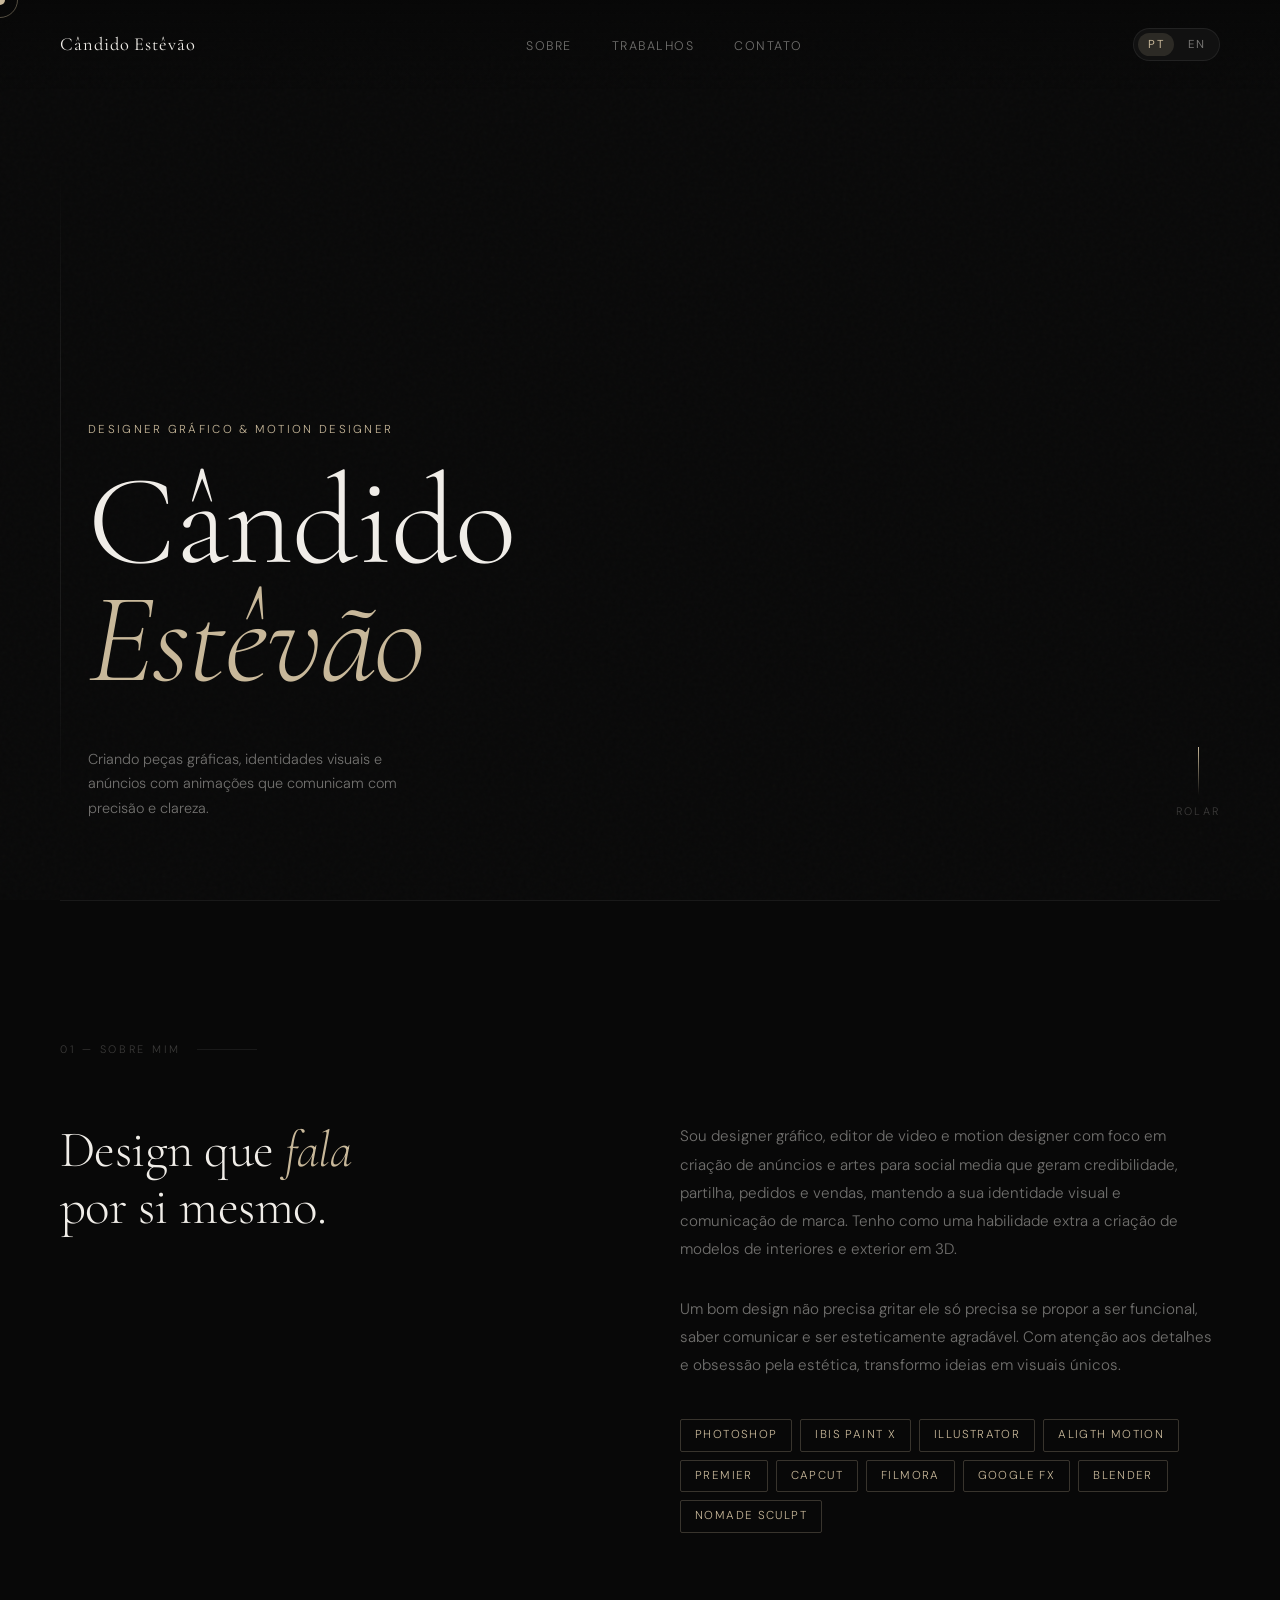
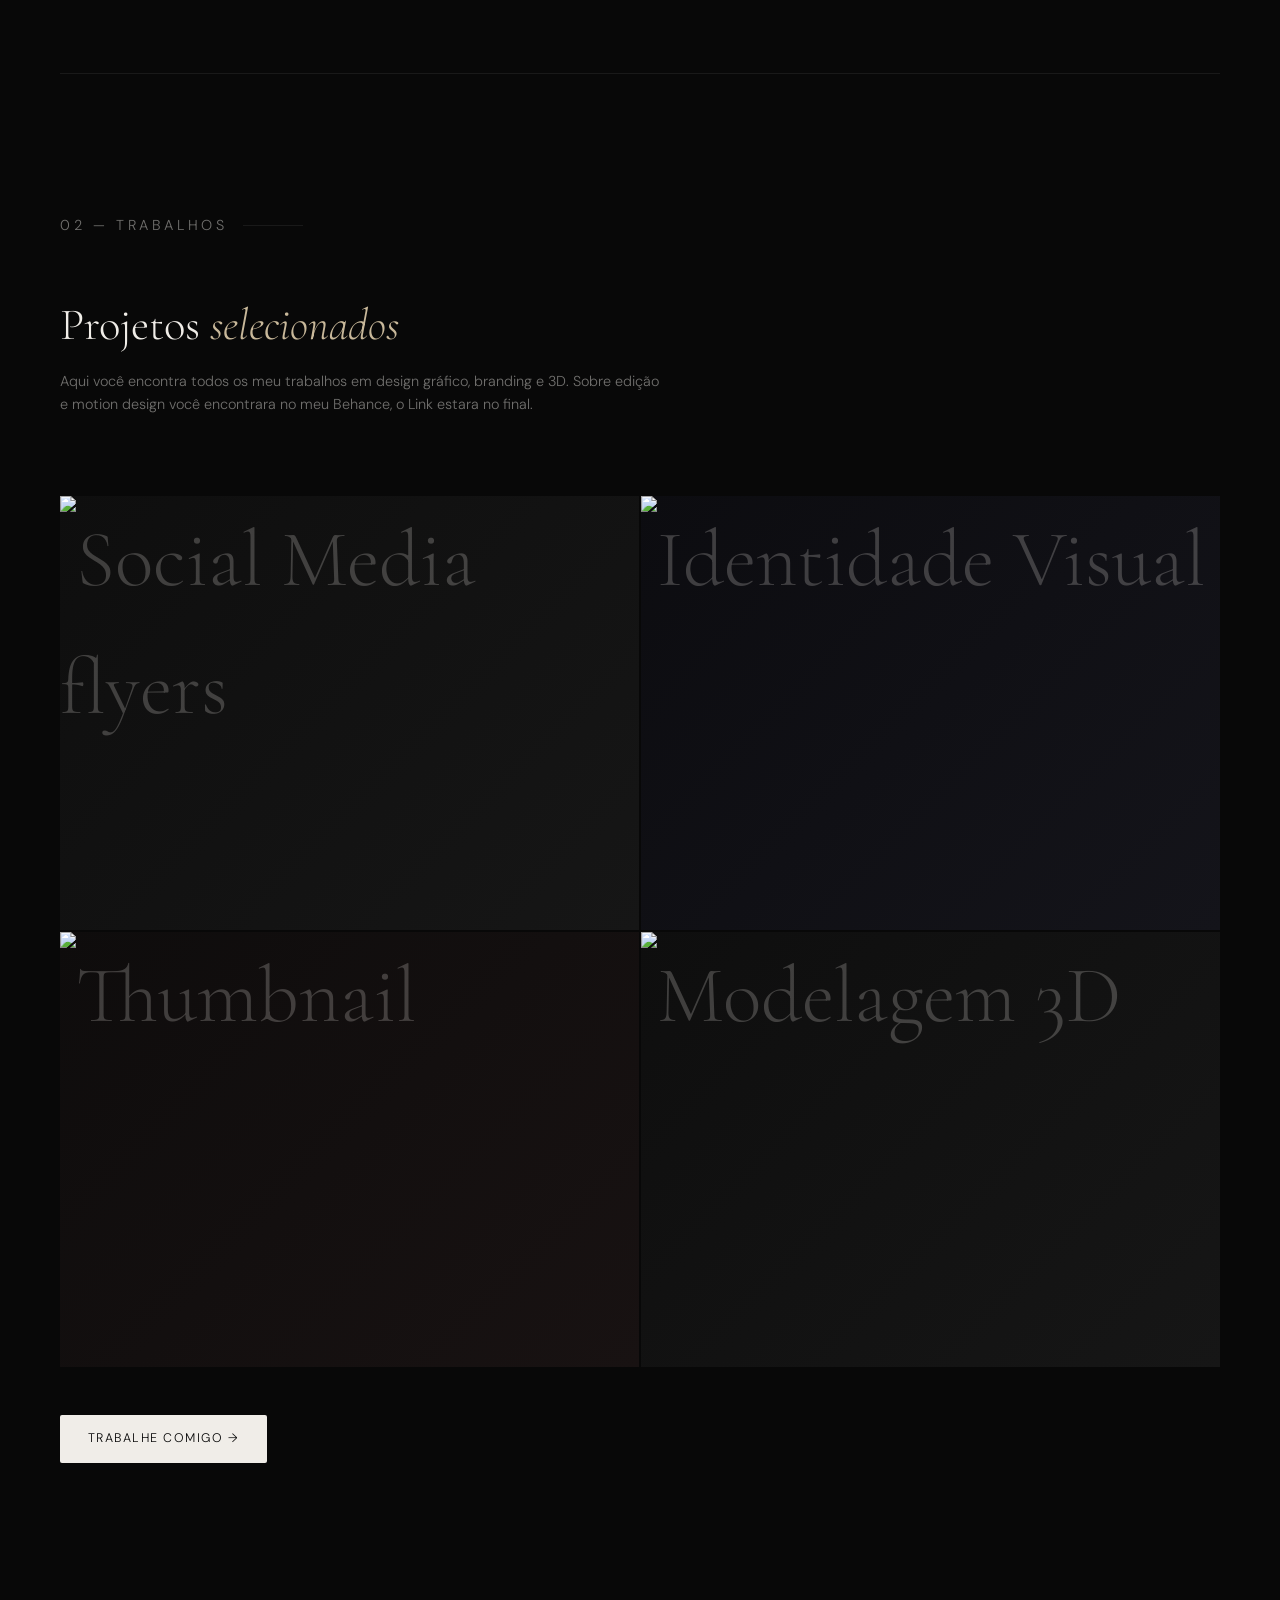
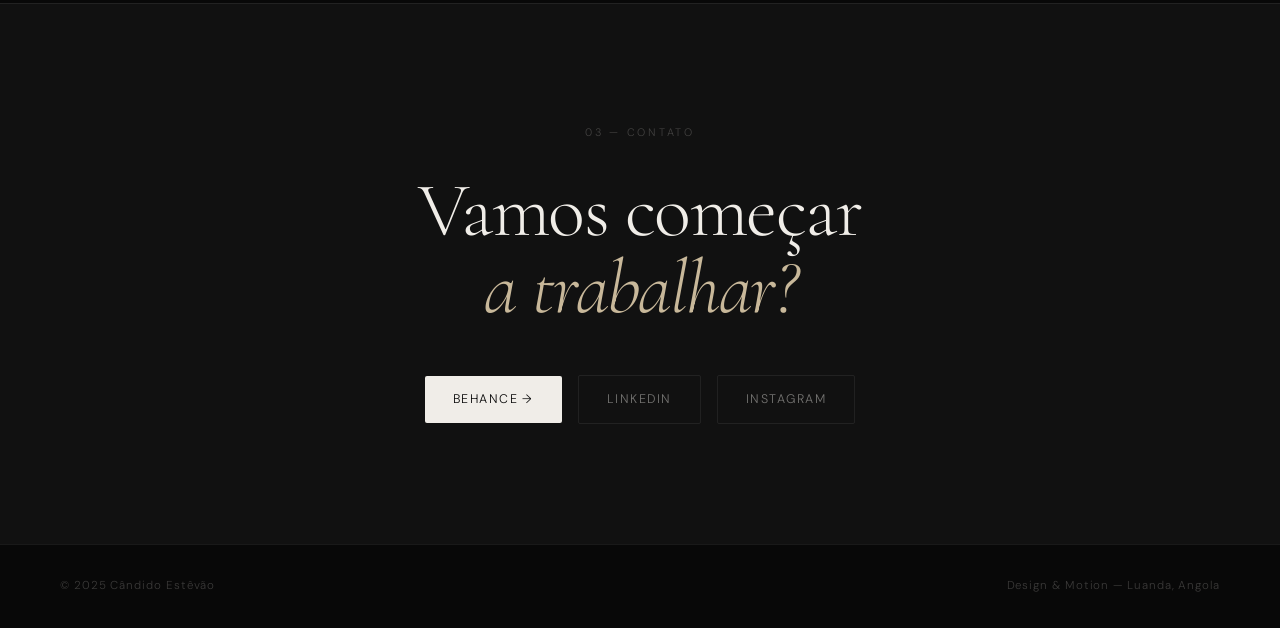
==== index.html @ 6369d9fd "Add files via upload" ====
<!DOCTYPE html>
<html lang="pt">
<head>
  <meta charset="UTF-8" />
  <meta name="viewport" content="width=device-width, initial-scale=1.0"/>
  <title>Cândido Estêvão — Designer</title>
  <link rel="preconnect" href="https://fonts.googleapis.com">
  <link href="https://fonts.googleapis.com/css2?family=Cormorant+Garamond:ital,wght@0,300;0,400;1,300&family=DM+Sans:wght@300;400;500&display=swap" rel="stylesheet">
  <link rel="stylesheet" href="style.css">
</head>
<body>

  <div class="cursor" id="cursor"></div>
  <div class="cursor-follower" id="cursorFollower"></div>

  <nav id="navbar">
    <a href="index.html" class="nav-logo">Cândido Estêvão</a>
    <ul class="nav-links">
      <li><a href="#about" data-pt="Sobre" data-en="About">Sobre</a></li>
      <li><a href="#work" data-pt="Trabalhos" data-en="Work">Trabalhos</a></li>
      <li><a href="#contact" data-pt="Contato" data-en="Contact">Contato</a></li>
    </ul>
    <div class="nav-right">
      <div class="lang-toggle">
        <button class="lang-btn active" onclick="setLang('pt')">PT</button>
        <button class="lang-btn" onclick="setLang('en')">EN</button>
      </div>
      <button class="menu-toggle" id="menuToggle" aria-label="Abrir menu">
        <span></span><span></span><span></span>
      </button>
    </div>
  </nav>

  <div class="mobile-menu" id="mobileMenu">
    <ul>
      <li><a href="#about" data-pt="Sobre" data-en="About">Sobre</a></li>
      <li><a href="#work" data-pt="Trabalhos" data-en="Work">Trabalhos</a></li>
      <li><a href="#contact" data-pt="Contato" data-en="Contact">Contato</a></li>
    </ul>
  </div>

  <!-- HERO -->
  <section class="hero" id="home">
    <span class="hero-tag" data-pt="Designer Gráfico & Motion Designer" data-en="Graphic Designer & Motion Designer">
      Designer Gráfico & Motion Designer
    </span>
    <h1 class="hero-name">Cândido<br><em>Estêvão</em></h1>
    <div class="hero-bottom">
      <p class="hero-desc" data-pt="Criando peças gráficas, identidades visuais e anúncios com animações que comunicam com precisão e clareza." data-en="Creating graphic assets, visual identities, and ADS whith animations that communicate with precision and clarity.">
        Criando peças gráficas, identidades visuais e anúncios com animações que comunicam com precisão e clareza.
      </p>
      <div class="hero-scroll">
        <div class="scroll-line"></div>
        <span data-pt="Rolar" data-en="Scroll">Rolar</span>
      </div>
    </div>
  </section>

  <div class="divider"></div>

  <!-- SOBRE -->
  <section id="about">
    <p class="section-label reveal" data-pt="01 — Sobre mim" data-en="01 — About me">01 — Sobre mim</p>
    <div class="about-grid">
      <div class="reveal">
        <h2 class="about-heading" data-pt="Design que <em>fala</em><br>por si mesmo." data-en="Design that <em>speaks</em><br>for itself.">
          Design que <em>fala</em><br>por si mesmo.
        </h2>
      </div>
      <div class="reveal reveal-delay-1">
        <p class="about-text" data-pt="Sou designer gráfico, editor de video e motion designer com foco em criação de anúncios e artes para social media que geram credibilidade, partilha, pedidos e vendas, mantendo a sua identidade visual e comunicação de marca. Tenho como uma habilidade extra a criação de modelos de interiores e exterior em 3D." data-en="I’m a graphic designer, video editor, and motion designer focused on creating ads and social media visuals that build credibility, encourage sharing, generate inquiries, and drive sales, while maintaining your visual identity and brand communication. As an additional skill, I also create 3D models for both interior and exterior designs.">
          Sou designer gráfico, editor de video e motion designer com foco em criação de anúncios e artes para social media que geram credibilidade, partilha, pedidos e vendas, mantendo a sua identidade visual e comunicação de marca. Tenho como uma habilidade extra a criação de modelos de interiores e exterior em 3D.
        </p>
        <p class="about-text" data-pt="Um bom design não precisa gritar ele só precisa se propor a ser funcional, saber comunicar e ser esteticamente agradável. Com atenção aos detalhes e obsessão pela estética, transformo ideias em visuais únicos." data-en="Good design doesn’t need to scream—it just needs to be functional, communicate clearly, and be aesthetically pleasing. With attention to detail and a strong obsession with aesthetics, I transform ideas into unique visuals.">
          Um bom design não precisa gritar ele só precisa se propor a ser funcional, saber comunicar e ser esteticamente agradável. Com atenção aos detalhes e obsessão pela estética, transformo ideias em visuais únicos.
        </p>
        <div class="skills-list">
          <span class="skill-tag">PHOTOSHOP</span>
          <span class="skill-tag">IBIS PAINT X</span>
          <span class="skill-tag">ILLUSTRATOR</span>
          <span class="skill-tag">ALIGTH MOTION</span>
          <span class="skill-tag">PREMIER</span>
          <span class="skill-tag">CAPCUT</span>
          <span class="skill-tag">FILMORA</span>
          <span class="skill-tag">GOOGLE FX</span>
           <span class="skill-tag">BLENDER</span>
            <span class="skill-tag">NOMADE SCULPT</span>
        </div>
      </div>
    </div>
  </section>

  <div class="divider"></div>

  <!-- TRABALHOS -->
  <!-- Os cards são gerados pelo JavaScript (script.js) -->
  <section id="work">
    <div class="work-intro reveal">
      <p class="section-label" data-pt="02 — Trabalhos" data-en="02 — Work">02 — Trabalhos</p>
      <h2 data-pt="Projetos <em>selecionados</em>" data-en="<em>Selected</em> projects">Projetos <em>selecionados</em></h2>
      <p data-pt="Aqui você encontra todos os meu trabalhos em design gráfico, branding e 3D.
      Sobre edição e motion design você encontrara no meu Behance, o Link estara no final." data-en="Here you’ll find all my work in graphic design, branding, and 3D.
        For video editing and motion design, you’ll find it on my Behance, the link will be at the end.">
        Aqui você encontra todos os meu trabalhos em design gráfico, branding e 3D.
        Sobre edição e motion design você encontrara no meu Behance, o Link estara no final.  
      </p>
    </div>

    <!-- O id="projects-grid" é o alvo onde o JS vai injetar os cards -->
    <div class="projects-grid" id="projects-grid"></div>

    <div class="work-cta reveal">
      <a href="#contact" class="btn-primary" data-pt="Trabalhe comigo →" data-en="Work with me →">Trabalhe comigo →</a>
    </div>
  </section>

  <!-- CONTATO -->
  <section class="contact-section" id="contact">
    <p class="contact-eyebrow reveal" data-pt="03 — Contato" data-en="03 — Contact">03 — Contato</p>
    <h2 class="contact-heading reveal">
      <span data-pt="Vamos começar" data-en="Shall we start">Vamos começar</span><br>
      <em data-pt="a trabalhar?" data-en="working together?">a trabalhar?</em>
    </h2>
    <div class="contact-links reveal">
       <a href="https://behance.net" target="_blank" class="btn-primary">Behance →</a>
      <a href="https://linkedin.com" target="_blank" class="btn-ghost">LinkedIn</a>
      <a href="https://instagram.com" target="_blank" class="btn-ghost">Instagram</a>
    </div>
  </section>

  <footer>
    <span>© 2025 Cândido Estêvão</span>
    <span data-pt="Design & Motion — Luanda, Angola" data-en="Design & Motion — Luanda, Angola">Design & Motion — Luanda, Angola</span>
  </footer>

  <script src="script.js"></script>
</body>
</html>
---- style.css ----
/* =============================================
   VARIÁVEIS GLOBAIS
============================================= */
:root {
  --bg: #080808;
  --surface: #111111;
  --border: rgba(255,255,255,0.07);
  --text-primary: #f0ede8;
  --text-secondary: rgba(240,237,232,0.45);
  --text-tertiary: rgba(240,237,232,0.22);
  --accent: #c8b89a;
  --accent-dim: rgba(200,184,154,0.15);
  --font-display: 'Cormorant Garamond', Georgia, serif;
  --font-body: 'DM Sans', sans-serif;
}

/* =============================================
   RESET & BASE
============================================= */
*, *::before, *::after { box-sizing: border-box; margin: 0; padding: 0; }
html { scroll-behavior: smooth; }
body {
  background-color: var(--bg);
  color: var(--text-primary);
  font-family: var(--font-body);
  font-weight: 300;
  line-height: 1.6;
  overflow-x: hidden;
  cursor: none;
}

/* =============================================
   CURSOR CUSTOMIZADO
============================================= */
.cursor {
  width: 10px; height: 10px;
  background: var(--accent);
  border-radius: 50%;
  position: fixed;
  pointer-events: none;
  z-index: 9999;
  transform: translate(-50%, -50%);
  transition: transform 0.1s, width 0.3s, height 0.3s, opacity 0.3s;
}
.cursor-follower {
  width: 36px; height: 36px;
  border: 1px solid rgba(200,184,154,0.4);
  border-radius: 50%;
  position: fixed;
  pointer-events: none;
  z-index: 9998;
  transform: translate(-50%, -50%);
  transition: transform 0.08s linear, width 0.3s, height 0.3s;
}

/* =============================================
   NAVEGAÇÃO
============================================= */
nav {
  position: fixed;
  top: 0; left: 0; right: 0;
  z-index: 100;
  display: flex;
  align-items: center;
  justify-content: space-between;
  padding: 28px 60px;
  background: linear-gradient(to bottom, rgba(8,8,8,0.95), transparent);
  transition: background 0.4s, padding 0.4s;
}
nav.scrolled {
  background: rgba(8,8,8,0.92);
  backdrop-filter: blur(20px);
  -webkit-backdrop-filter: blur(20px);
  border-bottom: 1px solid var(--border);
  padding: 18px 60px;
}

.nav-logo {
  font-family: var(--font-display);
  font-size: 1.15rem;
  font-weight: 400;
  letter-spacing: 0.05em;
  color: var(--text-primary);
  text-decoration: none;
}

.nav-links {
  display: flex;
  align-items: center;
  gap: 40px;
  list-style: none;
}
.nav-links a {
  font-size: 0.78rem;
  letter-spacing: 0.12em;
  text-transform: uppercase;
  color: var(--text-secondary);
  text-decoration: none;
  transition: color 0.3s;
}
.nav-links a:hover { color: var(--text-primary); }

/* Agrupa o lang-toggle e o botão hamburguer */
.nav-right {
  display: flex;
  align-items: center;
  gap: 20px;
}

/* Botão de idioma */
.lang-toggle {
  display: flex;
  gap: 4px;
  background: var(--surface);
  border: 1px solid var(--border);
  border-radius: 20px;
  padding: 4px;
}
.lang-btn {
  background: none;
  border: none;
  color: var(--text-secondary);
  font-family: var(--font-body);
  font-size: 0.72rem;
  letter-spacing: 0.1em;
  padding: 4px 10px;
  border-radius: 16px;
  cursor: none;
  transition: all 0.25s;
}
.lang-btn.active {
  background: var(--accent-dim);
  color: var(--accent);
}

/* =============================================
   BOTÃO HAMBURGUER
   São 3 linhas (<span>) que se transformam
   num X quando o menu está aberto.
============================================= */
.menu-toggle {
  display: none; /* escondido no desktop */
  flex-direction: column;
  justify-content: center;
  align-items: flex-end;
  gap: 5px;
  background: none;
  border: none;
  cursor: none;
  padding: 4px;
  width: 32px;
  height: 32px;
}

/* As 3 linhas do hamburguer */
.menu-toggle span {
  display: block;
  height: 1px;
  background: var(--text-primary);
  border-radius: 2px;
  transition: all 0.35s cubic-bezier(0.16, 1, 0.3, 1);
}
.menu-toggle span:nth-child(1) { width: 24px; }
.menu-toggle span:nth-child(2) { width: 16px; } /* linha mais curta = detalhe elegante */
.menu-toggle span:nth-child(3) { width: 24px; }

/* Quando o menu está aberto: transforma em X */
.menu-toggle.open span:nth-child(1) {
  transform: translateY(6px) rotate(45deg);
  width: 24px;
}
.menu-toggle.open span:nth-child(2) {
  opacity: 0;
  transform: scaleX(0);
}
.menu-toggle.open span:nth-child(3) {
  transform: translateY(-6px) rotate(-45deg);
  width: 24px;
}

/* =============================================
   MENU MOBILE OVERLAY
   Cobre a tela toda com fundo escuro.
   Começa invisível (opacity: 0, pointer-events: none)
   e aparece quando ganha a classe .open
============================================= */
.mobile-menu {
  position: fixed;
  inset: 0; /* top/right/bottom/left = 0 de uma vez */
  z-index: 99;
  background: rgba(8, 8, 8, 0.97);
  backdrop-filter: blur(24px);
  -webkit-backdrop-filter: blur(24px);

  display: flex;
  align-items: center;
  justify-content: center;

  /* Estado inicial: invisível e não clicável */
  opacity: 0;
  pointer-events: none;
  transition: opacity 0.4s cubic-bezier(0.16, 1, 0.3, 1);
}

/* Estado aberto: visível e clicável */
.mobile-menu.open {
  opacity: 1;
  pointer-events: all;
}

.mobile-menu ul {
  list-style: none;
  text-align: center;
  display: flex;
  flex-direction: column;
  gap: 12px;
}

/* Cada link do menu mobile */
.mobile-menu ul li {
  overflow: hidden; /* necessário para a animação de entrada */
}

.mobile-menu ul li a {
  font-family: var(--font-display);
  font-size: clamp(2.8rem, 12vw, 5rem);
  font-weight: 300;
  color: var(--text-primary);
  text-decoration: none;
  letter-spacing: -0.01em;
  display: inline-block;

  /* Animação: começa deslocado para baixo */
  transform: translateY(100%);
  transition: transform 0.5s cubic-bezier(0.16, 1, 0.3, 1),
              color 0.3s;
}

/* Quando aberto, cada link sobe para o lugar */
.mobile-menu.open ul li a {
  transform: translateY(0);
}

/* Escalonamento: cada link aparece com um pequeno atraso */
.mobile-menu.open ul li:nth-child(1) a { transition-delay: 0.05s; }
.mobile-menu.open ul li:nth-child(2) a { transition-delay: 0.12s; }
.mobile-menu.open ul li:nth-child(3) a { transition-delay: 0.19s; }

.mobile-menu ul li a:hover { color: var(--accent); }

/* =============================================
   HERO
============================================= */
.hero {
  min-height: 100vh;
  display: flex;
  flex-direction: column;
  justify-content: flex-end;
  padding: 0 60px 80px;
  position: relative;
  overflow: hidden;
}
.hero::before {
  content: '';
  position: absolute;
  inset: 0;
  background-image: url("data:image/svg+xml,%3Csvg viewBox='0 0 256 256' xmlns='http://www.w3.org/2000/svg'%3E%3Cfilter id='noise'%3E%3CfeTurbulence type='fractalNoise' baseFrequency='0.9' numOctaves='4' stitchTiles='stitch'/%3E%3C/filter%3E%3Crect width='100%25' height='100%25' filter='url(%23noise)' opacity='0.04'/%3E%3C/svg%3E");
  pointer-events: none;
  opacity: 0.6;
}
.hero::after {
  content: '';
  position: absolute;
  left: 60px;
  top: 160px;
  bottom: 80px;
  width: 1px;
  background: linear-gradient(to bottom, transparent, var(--border) 30%, var(--border) 70%, transparent);
}

.hero-tag {
  font-size: 0.72rem;
  letter-spacing: 0.2em;
  text-transform: uppercase;
  color: var(--accent);
  margin-bottom: 24px;
  padding-left: 28px;
  opacity: 0;
  animation: fadeUp 0.8s 0.3s forwards;
}
.hero-name {
  font-family: var(--font-display);
  font-size: clamp(4rem, 10vw, 9rem);
  font-weight: 300;
  line-height: 0.92;
  letter-spacing: -0.01em;
  color: var(--text-primary);
  padding-left: 28px;
  opacity: 0;
  animation: fadeUp 0.9s 0.5s forwards;
}
.hero-name em { font-style: italic; color: var(--accent); }

.hero-bottom {
  display: flex;
  align-items: flex-end;
  justify-content: space-between;
  margin-top: 48px;
  padding-left: 28px;
  opacity: 0;
  animation: fadeUp 0.9s 0.75s forwards;
}
.hero-desc {
  max-width: 340px;
  font-size: 0.9rem;
  color: var(--text-secondary);
  line-height: 1.7;
}
.hero-scroll {
  display: flex;
  flex-direction: column;
  align-items: center;
  gap: 8px;
  color: var(--text-tertiary);
  font-size: 0.68rem;
  letter-spacing: 0.2em;
  text-transform: uppercase;
}
.scroll-line {
  width: 1px;
  height: 48px;
  background: linear-gradient(to bottom, var(--accent), transparent);
  animation: scrollPulse 2s ease-in-out infinite;
}

/* =============================================
   SECÇÕES
============================================= */
section { padding: 140px 60px; position: relative; }

.section-label {
  font-size: 0.68rem;
  letter-spacing: 0.25em;
  text-transform: uppercase;
  color: var(--text-tertiary);
  margin-bottom: 64px;
  display: flex;
  align-items: center;
  gap: 16px;
}
.section-label::after {
  content: '';
  flex: 1;
  max-width: 60px;
  height: 1px;
  background: var(--border);
}

/* SOBRE */
.about-grid {
  display: grid;
  grid-template-columns: 1fr 1fr;
  gap: 80px;
  align-items: start;
}
.about-heading {
  font-family: var(--font-display);
  font-size: clamp(2.2rem, 4vw, 3.8rem);
  font-weight: 300;
  line-height: 1.1;
  letter-spacing: -0.01em;
}
.about-heading em { font-style: italic; color: var(--accent); }
.about-text {
  font-size: 0.95rem;
  color: var(--text-secondary);
  line-height: 1.85;
  margin-bottom: 32px;
}
.skills-list { display: flex; flex-wrap: wrap; gap: 8px; margin-top: 40px; }
.skill-tag {
  font-size: 0.72rem;
  letter-spacing: 0.12em;
  text-transform: uppercase;
  color: var(--accent);
  border: 1px solid rgba(200,184,154,0.25);
  padding: 6px 14px;
  border-radius: 2px;
}

/* PROJETOS */
.work-intro { max-width: 600px; margin-bottom: 80px; }
.work-intro h2 {
  font-family: var(--font-display);
  font-size: clamp(2rem, 3.5vw, 3.2rem);
  font-weight: 300;
  line-height: 1.1;
  margin-bottom: 20px;
}
.work-intro h2 em { font-style: italic; color: var(--accent); }
.work-intro p { font-size: 0.9rem; color: var(--text-secondary); }

.projects-grid {
  display: grid;
  grid-template-columns: repeat(2, 1fr);
  gap: 2px;
}
.project-card {
  position: relative;
  aspect-ratio: 4/3;
  overflow: hidden;
  background: var(--surface);
  cursor: none;
}
.project-card .placeholder {
  width: 100%; height: 100%;
  display: flex;
  align-items: center;
  justify-content: center;
  font-family: var(--font-display);
  font-size: 5rem;
  color: var(--text-tertiary);
  transition: transform 0.6s cubic-bezier(0.25, 0.46, 0.45, 0.94);
  background: linear-gradient(135deg, #0e0e0e 0%, #161616 100%);
  overflow: hidden; /* garante que a imagem não ultrapassa o card */
}
.project-card:nth-child(2) .placeholder { background: linear-gradient(135deg, #0c0c10 0%, #14141a 100%); }
.project-card:nth-child(3) .placeholder { background: linear-gradient(135deg, #0e0c0c 0%, #181212 100%); }
.project-card:hover .placeholder { transform: scale(1.04); }

/* Imagem de capa do card — preenche o card todo */
.card-cover {
  width: 100%;
  height: 100%;
  object-fit: cover;
  display: block;
  transition: transform 0.6s cubic-bezier(0.25, 0.46, 0.45, 0.94);
}
.project-card:hover .card-cover {
  transform: scale(1.04);
}

/* Ícone PNG dentro do card (fallback) */
.card-icon {
  width: 80px;
  height: 80px;
  object-fit: contain;
  opacity: 0.35;
  transition: opacity 0.4s, transform 0.6s cubic-bezier(0.25, 0.46, 0.45, 0.94);
}
.project-card:hover .card-icon {
  opacity: 0.55;
  transform: scale(1.08);
}

.project-overlay {
  position: absolute;
  inset: 0;
  background: linear-gradient(to top, rgba(8,8,8,0.92) 0%, transparent 55%);
  display: flex;
  flex-direction: column;
  justify-content: flex-end;
  padding: 32px;
  opacity: 0;
  transition: opacity 0.4s;
}
.project-card:hover .project-overlay { opacity: 1; }
.project-type {
  font-size: 0.68rem;
  letter-spacing: 0.2em;
  text-transform: uppercase;
  color: var(--accent);
  margin-bottom: 8px;
}
.project-title { font-family: var(--font-display); font-size: 1.6rem; font-weight: 300; }
.project-arrow {
  position: absolute;
  top: 28px; right: 28px;
  width: 36px; height: 36px;
  border: 1px solid var(--border);
  border-radius: 50%;
  display: flex;
  align-items: center;
  justify-content: center;
  font-size: 0.9rem;
  transform: rotate(-45deg);
  opacity: 0;
  transition: opacity 0.4s, transform 0.4s;
}
.project-card:hover .project-arrow { opacity: 1; transform: rotate(0deg); }
.work-cta { margin-top: 48px; display: flex; align-items: center; gap: 20px; }

/* BOTÕES */
.btn-primary {
  display: inline-flex;
  align-items: center;
  gap: 10px;
  font-family: var(--font-body);
  font-size: 0.78rem;
  letter-spacing: 0.12em;
  text-transform: uppercase;
  color: var(--bg);
  background: var(--text-primary);
  padding: 14px 28px;
  border-radius: 2px;
  text-decoration: none;
  cursor: none;
  transition: background 0.3s, color 0.3s;
}
.btn-primary:hover { background: var(--accent); }
.btn-ghost {
  display: inline-flex;
  align-items: center;
  gap: 10px;
  font-family: var(--font-body);
  font-size: 0.78rem;
  letter-spacing: 0.12em;
  text-transform: uppercase;
  color: var(--text-secondary);
  border: 1px solid var(--border);
  padding: 14px 28px;
  border-radius: 2px;
  text-decoration: none;
  cursor: none;
  transition: border-color 0.3s, color 0.3s;
}
.btn-ghost:hover { border-color: var(--accent); color: var(--accent); }

/* CONTATO */
.contact-section {
  background: var(--surface);
  border-top: 1px solid var(--border);
  text-align: center;
  padding: 120px 60px;
}
.contact-eyebrow {
  font-size: 0.68rem;
  letter-spacing: 0.25em;
  text-transform: uppercase;
  color: var(--text-tertiary);
  margin-bottom: 32px;
}
.contact-heading {
  font-family: var(--font-display);
  font-size: clamp(2.5rem, 6vw, 6rem);
  font-weight: 300;
  line-height: 1;
  letter-spacing: -0.02em;
  margin-bottom: 48px;
}
.contact-heading em { font-style: italic; color: var(--accent); }
.contact-links {
  display: flex;
  align-items: center;
  justify-content: center;
  gap: 16px;
  flex-wrap: wrap;
}

/* RODAPÉ */
footer {
  border-top: 1px solid var(--border);
  padding: 32px 60px;
  display: flex;
  align-items: center;
  justify-content: space-between;
}
footer span { font-size: 0.72rem; color: var(--text-tertiary); letter-spacing: 0.08em; }

.divider { height: 1px; background: var(--border); margin: 0 60px; }

/* =============================================
   ANIMAÇÕES
============================================= */
@keyframes fadeUp {
  from { opacity: 0; transform: translateY(30px); }
  to   { opacity: 1; transform: translateY(0); }
}
@keyframes scrollPulse {
  0%, 100% { opacity: 0.3; }
  50%       { opacity: 1; }
}
.reveal {
  opacity: 0;
  transform: translateY(40px);
  transition: opacity 0.8s cubic-bezier(0.16, 1, 0.3, 1),
              transform 0.8s cubic-bezier(0.16, 1, 0.3, 1);
}
.reveal.visible { opacity: 1; transform: translateY(0); }
.reveal-delay-1 { transition-delay: 0.1s; }
.reveal-delay-2 { transition-delay: 0.22s; }
.reveal-delay-3 { transition-delay: 0.36s; }

/* =============================================
   RESPONSIVIDADE — MOBILE
   Tudo abaixo de 768px de largura
============================================= */
@media (max-width: 768px) {
  /* Restaura o cursor padrão no mobile (não há mouse) */
  body { cursor: auto; }
  .cursor, .cursor-follower { display: none; }

  /* Navbar */
  nav { padding: 20px 24px; }
  nav.scrolled { padding: 14px 24px; }

  /* Esconde o menu desktop e mostra o hamburguer */
  .nav-links { display: none; }
  .menu-toggle { display: flex; }

  /* Hero */
  .hero { padding: 0 24px 60px; }
  .hero::after { left: 24px; }
  .hero-name { padding-left: 18px; }
  .hero-tag { padding-left: 18px; }
  .hero-bottom { flex-direction: column; gap: 40px; padding-left: 18px; }

  /* Secções */
  section { padding: 100px 24px; }
  .about-grid { grid-template-columns: 1fr; gap: 48px; }

  /* Projetos: 1 coluna no mobile */
  .projects-grid { grid-template-columns: 1fr; }
  .project-card.featured { grid-column: span 1; aspect-ratio: 4/3; }

  /* No mobile o overlay fica sempre visível (não há hover) */
  .project-overlay { opacity: 1; }
  .project-arrow { opacity: 1; transform: rotate(0deg); }

  .work-cta { flex-direction: column; align-items: flex-start; }

  .divider { margin: 0 24px; }
  footer { padding: 24px; flex-direction: column; gap: 12px; text-align: center; }
}

/* =============================================
   PÁGINA DE PROJETO INDIVIDUAL
============================================= */

/* Link que cobre o card inteiro — melhor para acessibilidade */
.card-link {
  display: block;
  width: 100%;
  height: 100%;
  text-decoration: none;
  color: inherit;
}

/* Capa do projeto — ocupa a largura toda */
.project-hero {
  padding-top: 80px; /* espaço para a navbar fixa */
}

.project-hero-cover {
  width: 100%;
  aspect-ratio: 16/7;
  overflow: hidden;
  background: var(--surface);
  display: flex;
  align-items: center;
  justify-content: center;
}

.project-hero-cover img {
  width: 100%;
  height: 100%;
  object-fit: cover; /* a imagem cobre a área sem distorcer */
}

/* Placeholder enquanto não há imagem */
.placeholder-cover {
  font-family: var(--font-display);
  font-size: 8rem;
  color: var(--text-tertiary);
}

/* Corpo da página de projeto */
.project-body {
  max-width: 1100px;
  margin: 0 auto;
  padding: 80px 60px 120px;
}

/* Cabeçalho: título à esquerda, meta à direita */
.project-header {
  display: grid;
  grid-template-columns: 1fr 1fr;
  gap: 60px;
  align-items: start;
  margin-bottom: 60px;
}

.project-category {
  display: block;
  font-size: 0.68rem;
  letter-spacing: 0.25em;
  text-transform: uppercase;
  color: var(--accent);
  margin-bottom: 16px;
}

.project-main-title {
  font-family: var(--font-display);
  font-size: clamp(2.5rem, 5vw, 4.5rem);
  font-weight: 300;
  line-height: 1.05;
  letter-spacing: -0.01em;
}

/* Bloco de metadados (ano, cliente, ferramentas) */
.project-meta {
  display: flex;
  flex-direction: column;
  gap: 24px;
  padding-top: 8px;
}

.meta-item {
  display: flex;
  flex-direction: column;
  gap: 4px;
}

.meta-label {
  font-size: 0.65rem;
  letter-spacing: 0.2em;
  text-transform: uppercase;
  color: var(--text-tertiary);
}

.meta-value {
  font-size: 0.9rem;
  color: var(--text-secondary);
}

.project-divider {
  height: 1px;
  background: var(--border);
  margin-bottom: 60px;
}

/* Descrição do projeto */
.project-description {
  max-width: 680px;
  margin-bottom: 80px;
}

.project-description p {
  font-size: 1.05rem;
  color: var(--text-secondary);
  line-height: 1.9;
}

/* Galeria de imagens */
.project-gallery {
  display: grid;
  grid-template-columns: 1fr 1fr;
  gap: 2px;
  margin-bottom: 80px;
}

.gallery-item {
  aspect-ratio: 4/3;
  overflow: hidden;
  background: var(--surface);
}

.gallery-item img {
  width: 100%;
  height: 100%;
  object-fit: cover;
  transition: transform 0.6s cubic-bezier(0.25, 0.46, 0.45, 0.94);
}

.gallery-item:hover img { transform: scale(1.04); }

/* Primeira imagem da galeria ocupa a largura toda */
/* Navegação entre projetos */
.project-nav {
  display: flex;
  align-items: center;
  justify-content: space-between;
  padding-top: 60px;
  border-top: 1px solid var(--border);
}

.project-nav-link {
  display: flex;
  align-items: center;
  gap: 12px;
  font-size: 0.78rem;
  letter-spacing: 0.1em;
  text-transform: uppercase;
  color: var(--text-secondary);
  text-decoration: none;
  transition: color 0.3s;
}

.project-nav-link:hover { color: var(--accent); }

.nav-arrow {
  font-size: 1.1rem;
  transition: transform 0.3s;
}

.project-nav-link.prev:hover .nav-arrow { transform: translateX(-4px); }
.project-nav-link.next:hover .nav-arrow { transform: translateX(4px); }

.project-nav-back {
  font-size: 0.68rem;
  letter-spacing: 0.2em;
  text-transform: uppercase;
  color: var(--text-tertiary);
  text-decoration: none;
  border: 1px solid var(--border);
  padding: 8px 20px;
  border-radius: 2px;
  transition: color 0.3s, border-color 0.3s;
}

.project-nav-back:hover { color: var(--accent); border-color: var(--accent); }

/* Responsividade da página de projeto */
@media (max-width: 768px) {
  .project-body { padding: 48px 24px 80px; }
  .project-header { grid-template-columns: 1fr; gap: 40px; }
  .project-hero-cover { aspect-ratio: 4/3; }
  .project-gallery { grid-template-columns: 1fr; }
  .project-nav { flex-direction: column; gap: 24px; text-align: center; }
}

/* =============================================
   SISTEMA DE RÁCIOS DA GALERIA
   Cada item declara o seu próprio formato.
   O CSS garante que a imagem/vídeo preenche
   o espaço sem distorcer (object-fit: cover).
============================================= */

/* Classe base de cada item da galeria */
.gallery-item {
  overflow: hidden;
  background: var(--surface);
  position: relative;
}

/* Os 4 rácios suportados */
.ratio-16-9  { aspect-ratio: 16 / 9; }
.ratio-4-3   { aspect-ratio: 4 / 3; }
.ratio-1-1   { aspect-ratio: 1 / 1; }
.ratio-9-16  { aspect-ratio: 9 / 16; }

/* Imagens e vídeos preenchem o contentor sem distorcer */
.gallery-item img,
.gallery-item video {
  width: 100%;
  height: 100%;
  object-fit: cover;
  display: block;
  transition: transform 0.6s cubic-bezier(0.25, 0.46, 0.45, 0.94);
}

.gallery-item:hover img,
.gallery-item:hover video {
  transform: scale(1.03);
}

/* ——— LAYOUT DA GALERIA ———
   A galeria usa CSS Grid com colunas automáticas.
   Itens 9:16 (portrait) ficam mais estreitos,
   itens 16:9 ocupam a largura toda.
============================================= */
.project-gallery {
  display: grid;
  grid-template-columns: repeat(2, 1fr);
  gap: 4px;
  margin-bottom: 80px;
}

/* Todas as imagens 1:1 ficam lado a lado, 2 por linha */
.gallery-item.ratio-1-1 {
  grid-column: span 1;
}

/* 16:9 e 4:3 continuam a ocupar largura toda */
.gallery-item.ratio-16-9,
.gallery-item.ratio-4-3 {
  grid-column: span 2;
}

/* 9:16 lado a lado */
.gallery-item.ratio-9-16 {
  grid-column: span 1;
}

/* ——— CAPA DO PROJETO ———
   Também usa os rácios, aplicados diretamente */
.project-hero-cover {
  width: 100%;
  overflow: hidden;
  background: var(--surface);
  display: flex;
  align-items: center;
  justify-content: center;
}

.project-hero-cover img,
.project-hero-cover video {
  width: 100%;
  height: 100%;
  object-fit: cover;
  display: block;
}

/* Placeholder da capa quando não há imagem */
.cover-placeholder {
  min-height: 400px;
}
.cover-placeholder span {
  font-family: var(--font-display);
  font-size: 8rem;
  color: var(--text-tertiary);
}

/* Limita a largura da capa 1:1 para não ficar enorme */
.project-hero-cover.ratio-1-1 {
  max-width: 600px;
  margin: 0 auto;
}

/* Responsividade: no mobile tudo fica a 1 coluna */
@media (max-width: 768px) {
  .project-gallery {
    grid-template-columns: 1fr;
  }
  .gallery-item.ratio-16-9,
  .gallery-item.ratio-4-3,
  .gallery-item.ratio-9-16,
  .gallery-item.ratio-1-1 {
    grid-column: span 1;
  }
}
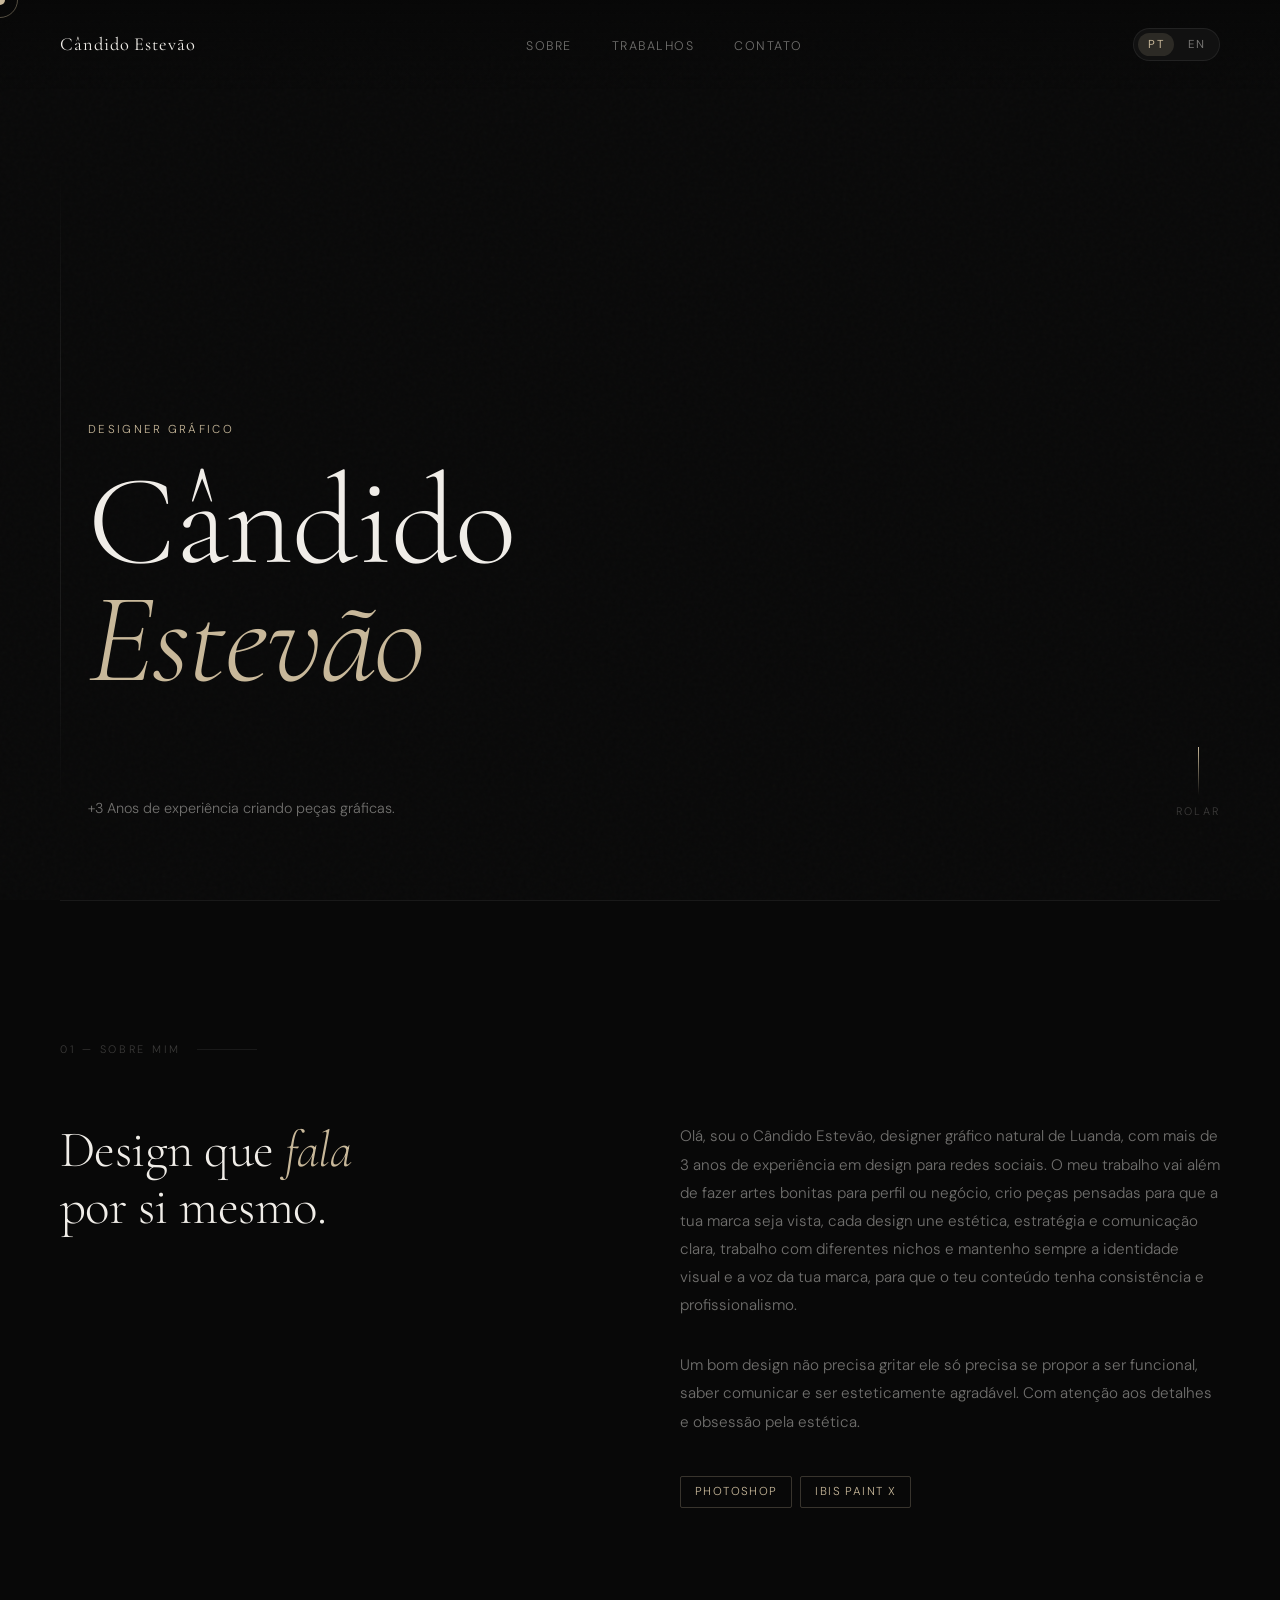
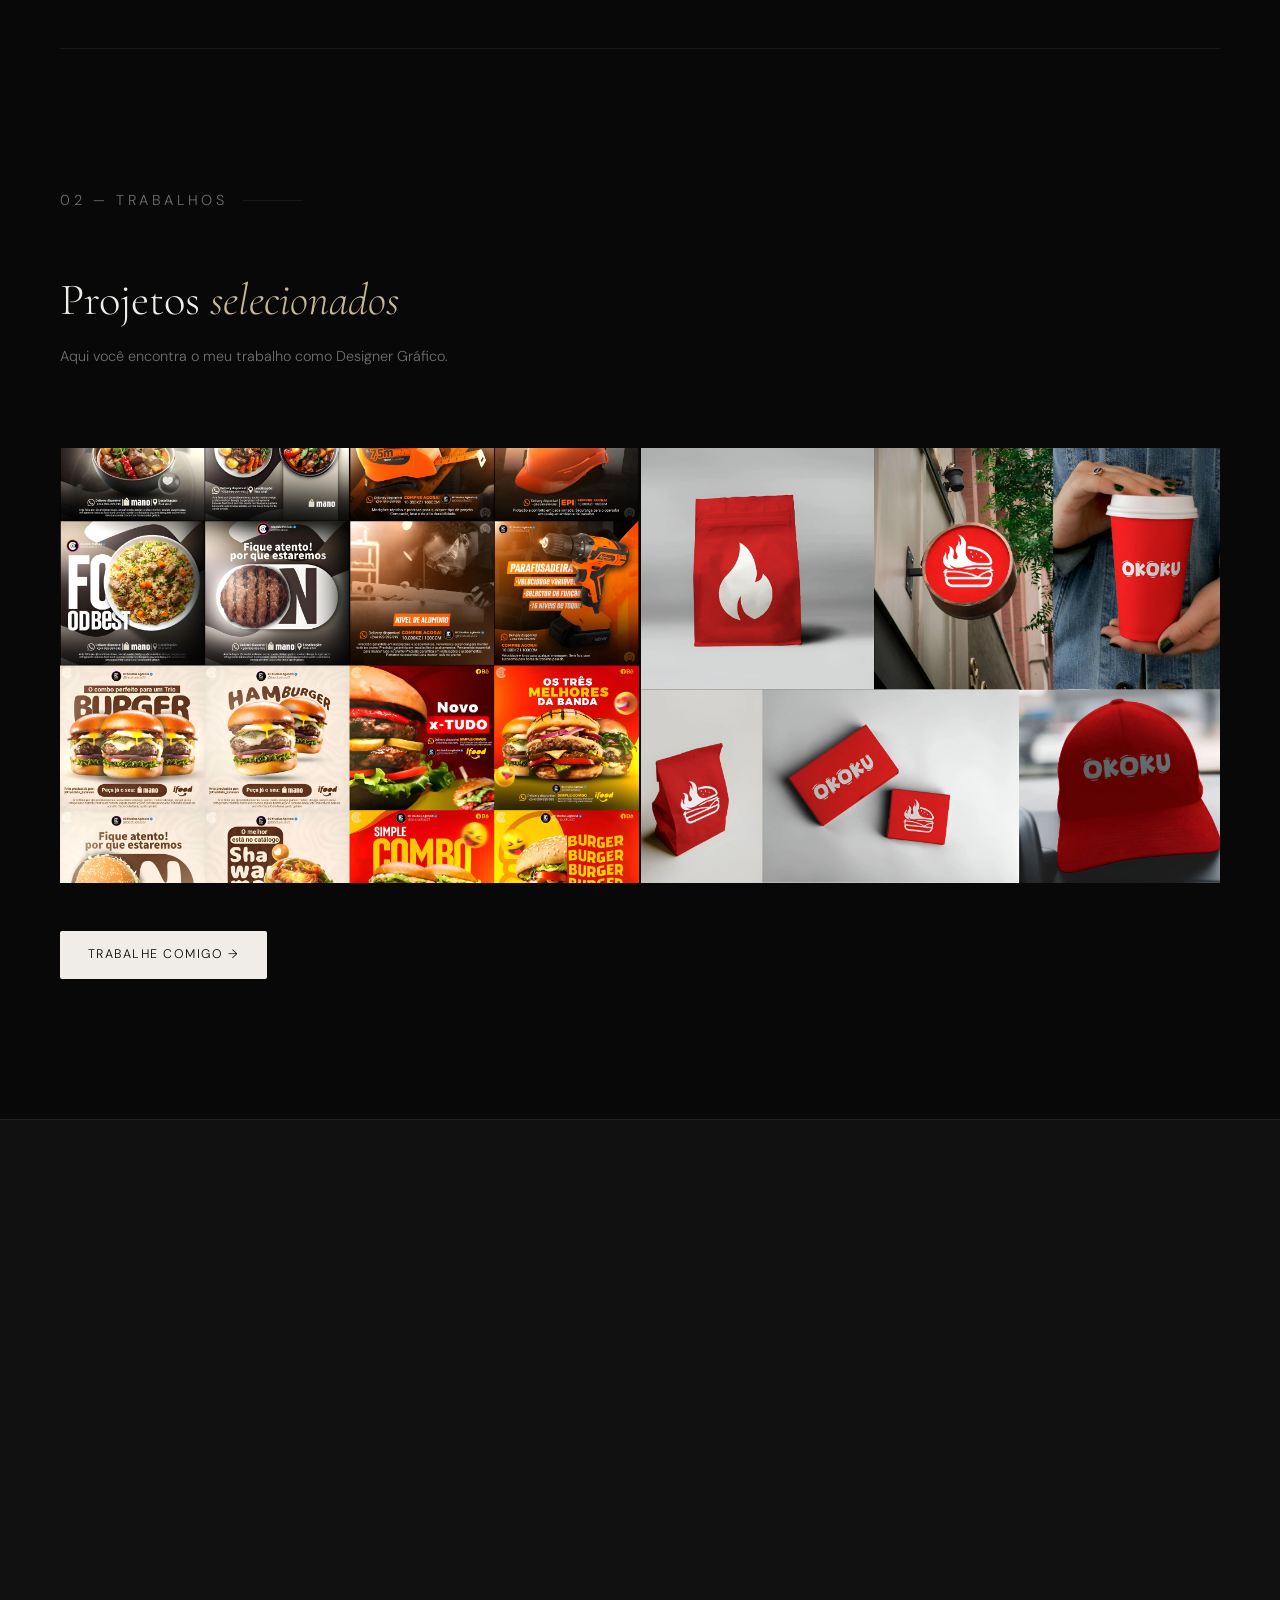
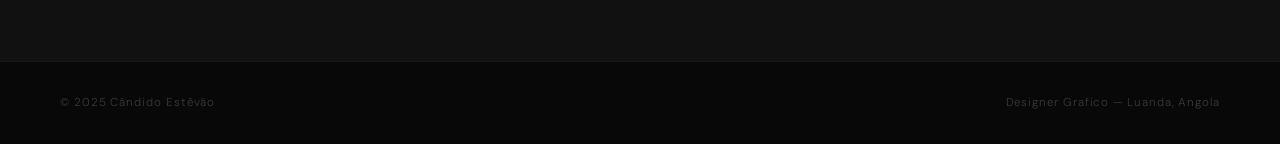
==== commit 28b1c27a: "Add files via upload" ====
--- a/index.html
+++ b/index.html
@@ -3,7 +3,7 @@
 <head>
   <meta charset="UTF-8" />
   <meta name="viewport" content="width=device-width, initial-scale=1.0"/>
-  <title>Cândido Estêvão — Designer</title>
+  <title>Cândido Estevão — Designer</title>
   <link rel="preconnect" href="https://fonts.googleapis.com">
   <link href="https://fonts.googleapis.com/css2?family=Cormorant+Garamond:ital,wght@0,300;0,400;1,300&family=DM+Sans:wght@300;400;500&display=swap" rel="stylesheet">
   <link rel="stylesheet" href="style.css">
@@ -14,7 +14,7 @@
   <div class="cursor-follower" id="cursorFollower"></div>
 
   <nav id="navbar">
-    <a href="index.html" class="nav-logo">Cândido Estêvão</a>
+    <a href="index.html" class="nav-logo">Cândido Estevão</a>
     <ul class="nav-links">
       <li><a href="#about" data-pt="Sobre" data-en="About">Sobre</a></li>
       <li><a href="#work" data-pt="Trabalhos" data-en="Work">Trabalhos</a></li>
@@ -41,13 +41,13 @@
 
   <!-- HERO -->
   <section class="hero" id="home">
-    <span class="hero-tag" data-pt="Designer Gráfico & Motion Designer" data-en="Graphic Designer & Motion Designer">
-      Designer Gráfico & Motion Designer
+    <span class="hero-tag" data-pt="Designer Gráfico" data-en="Graphic Designer">
+      Designer Gráfico
     </span>
-    <h1 class="hero-name">Cândido<br><em>Estêvão</em></h1>
+    <h1 class="hero-name">Cândido<br><em>Estevão</em></h1>
     <div class="hero-bottom">
-      <p class="hero-desc" data-pt="Criando peças gráficas, identidades visuais e anúncios com animações que comunicam com precisão e clareza." data-en="Creating graphic assets, visual identities, and ADS whith animations that communicate with precision and clarity.">
-        Criando peças gráficas, identidades visuais e anúncios com animações que comunicam com precisão e clareza.
+      <p class="hero-desc" data-pt="+3 Anos de experiência criando peças gráficas ." data-en="+3 Years of Experience Creating Graphic Designs.">
+        +3 Anos de experiência criando peças gráficas.
       </p>
       <div class="hero-scroll">
         <div class="scroll-line"></div>
@@ -68,23 +68,17 @@
         </h2>
       </div>
       <div class="reveal reveal-delay-1">
-        <p class="about-text" data-pt="Sou designer gráfico, editor de video e motion designer com foco em criação de anúncios e artes para social media que geram credibilidade, partilha, pedidos e vendas, mantendo a sua identidade visual e comunicação de marca. Tenho como uma habilidade extra a criação de modelos de interiores e exterior em 3D." data-en="I’m a graphic designer, video editor, and motion designer focused on creating ads and social media visuals that build credibility, encourage sharing, generate inquiries, and drive sales, while maintaining your visual identity and brand communication. As an additional skill, I also create 3D models for both interior and exterior designs.">
-          Sou designer gráfico, editor de video e motion designer com foco em criação de anúncios e artes para social media que geram credibilidade, partilha, pedidos e vendas, mantendo a sua identidade visual e comunicação de marca. Tenho como uma habilidade extra a criação de modelos de interiores e exterior em 3D.
+        <p class="about-text" data-pt="Olá, sou o Cândido Estevão, designer gráfico natural de Luanda, com mais de 3 anos de experiência em design para redes sociais.
+O meu trabalho vai além de fazer artes bonitas para perfil ou negócio, crio peças pensadas para que a tua marca seja vista, cada design une estética, estratégia e comunicação clara, trabalho com diferentes nichos e mantenho sempre a identidade visual e a voz da tua marca, para que o teu conteúdo tenha consistência e profissionalismo." data-en="Hello, I’m Cândido Estevão, a graphic designer from Luanda with over 3 years of experience in social media design. My work goes beyond creating visually appealing graphics for profiles or businesses; I create pieces designed to make your brand stand out. Each design combines aesthetics, strategy, and clear communication. I work with various niches while always maintaining your brand’s visual identity and voice, ensuring that your content is consistent and professional.">
+Olá, sou o Cândido Estevão, designer gráfico natural de Luanda, com mais de 3 anos de experiência em design para redes sociais.
+O meu trabalho vai além de fazer artes bonitas para perfil ou negócio, crio peças pensadas para que a tua marca seja vista, cada design une estética, estratégia e comunicação clara, trabalho com diferentes nichos e mantenho sempre a identidade visual e a voz da tua marca, para que o teu conteúdo tenha consistência e profissionalismo.
         </p>
-        <p class="about-text" data-pt="Um bom design não precisa gritar ele só precisa se propor a ser funcional, saber comunicar e ser esteticamente agradável. Com atenção aos detalhes e obsessão pela estética, transformo ideias em visuais únicos." data-en="Good design doesn’t need to scream—it just needs to be functional, communicate clearly, and be aesthetically pleasing. With attention to detail and a strong obsession with aesthetics, I transform ideas into unique visuals.">
-          Um bom design não precisa gritar ele só precisa se propor a ser funcional, saber comunicar e ser esteticamente agradável. Com atenção aos detalhes e obsessão pela estética, transformo ideias em visuais únicos.
+        <p class="about-text" data-pt="Um bom design não precisa gritar ele só precisa se propor a ser funcional, saber comunicar e ser esteticamente agradável. Com atenção aos detalhes e obsessão pela estética." data-en="Good design doesn’t need to scream—it just needs to be functional, communicate clearly, and be aesthetically pleasing. With attention to detail and a strong obsession with aesthetics.">
+          Um bom design não precisa gritar ele só precisa se propor a ser funcional, saber comunicar e ser esteticamente agradável. Com atenção aos detalhes e obsessão pela estética.
         </p>
         <div class="skills-list">
           <span class="skill-tag">PHOTOSHOP</span>
           <span class="skill-tag">IBIS PAINT X</span>
-          <span class="skill-tag">ILLUSTRATOR</span>
-          <span class="skill-tag">ALIGTH MOTION</span>
-          <span class="skill-tag">PREMIER</span>
-          <span class="skill-tag">CAPCUT</span>
-          <span class="skill-tag">FILMORA</span>
-          <span class="skill-tag">GOOGLE FX</span>
-           <span class="skill-tag">BLENDER</span>
-            <span class="skill-tag">NOMADE SCULPT</span>
         </div>
       </div>
     </div>
@@ -98,11 +92,8 @@
     <div class="work-intro reveal">
       <p class="section-label" data-pt="02 — Trabalhos" data-en="02 — Work">02 — Trabalhos</p>
       <h2 data-pt="Projetos <em>selecionados</em>" data-en="<em>Selected</em> projects">Projetos <em>selecionados</em></h2>
-      <p data-pt="Aqui você encontra todos os meu trabalhos em design gráfico, branding e 3D.
-      Sobre edição e motion design você encontrara no meu Behance, o Link estara no final." data-en="Here you’ll find all my work in graphic design, branding, and 3D.
-        For video editing and motion design, you’ll find it on my Behance, the link will be at the end.">
-        Aqui você encontra todos os meu trabalhos em design gráfico, branding e 3D.
-        Sobre edição e motion design você encontrara no meu Behance, o Link estara no final.  
+      <p data-pt="Aqui você encontra o meu trabalho como Designer Gráfico." data-en="Here, you can explore my work as a Graphic Designer.">
+        Aqui você encontra o meu trabalho como Designer Gráfico.
       </p>
     </div>
 
@@ -116,21 +107,21 @@
 
   <!-- CONTATO -->
   <section class="contact-section" id="contact">
-    <p class="contact-eyebrow reveal" data-pt="03 — Contato" data-en="03 — Contact">03 — Contato</p>
+    <p class="contact-eyebrow reveal" data-pt="03 Contato" data-en="03 — Contact">03 — Contato</p>
     <h2 class="contact-heading reveal">
       <span data-pt="Vamos começar" data-en="Shall we start">Vamos começar</span><br>
       <em data-pt="a trabalhar?" data-en="working together?">a trabalhar?</em>
     </h2>
     <div class="contact-links reveal">
-       <a href="https://behance.net" target="_blank" class="btn-primary">Behance →</a>
-      <a href="https://linkedin.com" target="_blank" class="btn-ghost">LinkedIn</a>
-      <a href="https://instagram.com" target="_blank" class="btn-ghost">Instagram</a>
+      <a href="https://www.instagram.com/candidestevao?stkn=MXRwanRqcXpnenVlbA==" target="_blank" class="btn-ghost">Instagram</a>
+      <a href="https://wa.me/244942501748" target="_blank" class="btn-ghost">Whatasapp</a>
+      <a href="https://www.facebook.com/profile.php?id=61555177680543&locale=pt_BR" target="_blank" class="btn-ghost">Facebook</a>
     </div>
   </section>
 
   <footer>
     <span>© 2025 Cândido Estêvão</span>
-    <span data-pt="Design & Motion — Luanda, Angola" data-en="Design & Motion — Luanda, Angola">Design & Motion — Luanda, Angola</span>
+    <span data-pt="Design & Motion — Luanda, Angola" data-en="Design & Motion — Luanda, Angola">Designer Grafico — Luanda, Angola</span>
   </footer>
 
   <script src="script.js"></script>
--- a/style.css
+++ b/style.css
@@ -843,11 +843,12 @@
   position: relative;
 }
 
-/* Os 4 rácios suportados */
-.ratio-16-9  { aspect-ratio: 16 / 9; }
-.ratio-4-3   { aspect-ratio: 4 / 3; }
-.ratio-1-1   { aspect-ratio: 1 / 1; }
-.ratio-9-16  { aspect-ratio: 9 / 16; }
+/* A proporção de cada item já não vem de uma classe fixa — vem
+   directamente do atributo "style" (aspect-ratio) que o script.js
+   escreve com base no campo "ratio" de cada imagem/vídeo, ou,
+   quando esse campo não existe, é detectada automaticamente a
+   partir do ficheiro real. Isto permite QUALQUER proporção,
+   não só um conjunto pré-definido. */
 
 /* Imagens e vídeos preenchem o contentor sem distorcer */
 .gallery-item img,
@@ -873,27 +874,22 @@
   display: grid;
   grid-template-columns: repeat(2, 1fr);
   gap: 4px;
+  align-items: start; /* impede que imagens de alturas diferentes sejam esticadas */
   margin-bottom: 80px;
 }
 
-/* Todas as imagens 1:1 ficam lado a lado, 2 por linha */
-.gallery-item.ratio-1-1 {
+/* Itens "largos" (paisagem) ocupam a largura toda da grelha */
+.gallery-item.span-2 {
+  grid-column: span 2;
+}
+
+/* Itens quadrados ou "altos" (retrato) ficam lado a lado, 2 por linha */
+.gallery-item.span-1 {
   grid-column: span 1;
 }
 
-/* 16:9 e 4:3 continuam a ocupar largura toda */
-.gallery-item.ratio-16-9,
-.gallery-item.ratio-4-3 {
-  grid-column: span 2;
-}
-
-/* 9:16 lado a lado */
-.gallery-item.ratio-9-16 {
-  grid-column: span 1;
-}
-
 /* ——— CAPA DO PROJETO ———
-   Também usa os rácios, aplicados diretamente */
+   A proporção vem do atributo "style" (ver nota acima) */
 .project-hero-cover {
   width: 100%;
   overflow: hidden;
@@ -901,6 +897,7 @@
   display: flex;
   align-items: center;
   justify-content: center;
+  position: relative;
 }
 
 .project-hero-cover img,
@@ -921,8 +918,8 @@
   color: var(--text-tertiary);
 }
 
-/* Limita a largura da capa 1:1 para não ficar enorme */
-.project-hero-cover.ratio-1-1 {
+/* Limita a largura de capas quadradas/retrato para não ficarem enormes */
+.project-hero-cover.cover-narrow {
   max-width: 600px;
   margin: 0 auto;
 }
@@ -932,10 +929,120 @@
   .project-gallery {
     grid-template-columns: 1fr;
   }
-  .gallery-item.ratio-16-9,
-  .gallery-item.ratio-4-3,
-  .gallery-item.ratio-9-16,
-  .gallery-item.ratio-1-1 {
+  .gallery-item.span-1,
+  .gallery-item.span-2 {
     grid-column: span 1;
   }
 }
+
+/* =============================================
+   DICA "CLIQUE PARA AMPLIAR"
+============================================= */
+.gallery-item,
+.project-hero-cover {
+  cursor: zoom-in;
+}
+
+.expand-hint {
+  position: absolute;
+  top: 16px;
+  right: 16px;
+  width: 36px;
+  height: 36px;
+  border: 1px solid rgba(240,237,232,0.3);
+  border-radius: 50%;
+  background: rgba(8,8,8,0.55);
+  backdrop-filter: blur(6px);
+  -webkit-backdrop-filter: blur(6px);
+  display: flex;
+  align-items: center;
+  justify-content: center;
+  color: var(--text-primary);
+  font-size: 0.95rem;
+  opacity: 0;
+  transition: opacity 0.3s;
+  pointer-events: none;
+}
+.gallery-item:hover .expand-hint,
+.project-hero-cover:hover .expand-hint {
+  opacity: 1;
+}
+
+/* =============================================
+   LIGHTBOX — visualização da imagem completa
+   object-fit: contain garante que a imagem inteira
+   é sempre visível, seja qual for a sua proporção.
+============================================= */
+.lightbox {
+  position: fixed;
+  inset: 0;
+  z-index: 1000;
+  display: flex;
+  align-items: center;
+  justify-content: center;
+  background: rgba(8,8,8,0.97);
+  backdrop-filter: blur(16px);
+  -webkit-backdrop-filter: blur(16px);
+  opacity: 0;
+  pointer-events: none;
+  transition: opacity 0.35s cubic-bezier(0.16, 1, 0.3, 1);
+}
+.lightbox.open {
+  opacity: 1;
+  pointer-events: all;
+}
+.lightbox-img {
+  max-width: 88vw;
+  max-height: 86vh;
+  object-fit: contain;
+  box-shadow: 0 30px 80px rgba(0,0,0,0.5);
+  opacity: 0;
+  transform: scale(0.97);
+  transition: opacity 0.35s, transform 0.35s;
+}
+.lightbox.open .lightbox-img {
+  opacity: 1;
+  transform: scale(1);
+}
+.lightbox-close,
+.lightbox-prev,
+.lightbox-next {
+  position: absolute;
+  width: 44px;
+  height: 44px;
+  border: 1px solid var(--border);
+  border-radius: 50%;
+  background: rgba(17,17,17,0.6);
+  color: var(--text-primary);
+  display: flex;
+  align-items: center;
+  justify-content: center;
+  font-size: 1.1rem;
+  cursor: none;
+  transition: border-color 0.3s, color 0.3s;
+}
+.lightbox-close:hover,
+.lightbox-prev:hover,
+.lightbox-next:hover {
+  border-color: var(--accent);
+  color: var(--accent);
+}
+.lightbox-close { top: 28px; right: 28px; }
+.lightbox-prev  { left: 28px; top: 50%; transform: translateY(-50%); }
+.lightbox-next  { right: 28px; top: 50%; transform: translateY(-50%); }
+.lightbox-counter {
+  position: absolute;
+  bottom: 28px;
+  left: 50%;
+  transform: translateX(-50%);
+  font-size: 0.72rem;
+  letter-spacing: 0.15em;
+  color: var(--text-tertiary);
+}
+
+@media (max-width: 768px) {
+  .expand-hint { display: none; } /* sem hover no telemóvel, o ícone não é útil */
+  .lightbox-close { top: 16px; right: 16px; width: 38px; height: 38px; }
+  .lightbox-prev { left: 12px; width: 38px; height: 38px; }
+  .lightbox-next { right: 12px; width: 38px; height: 38px; }
+}
